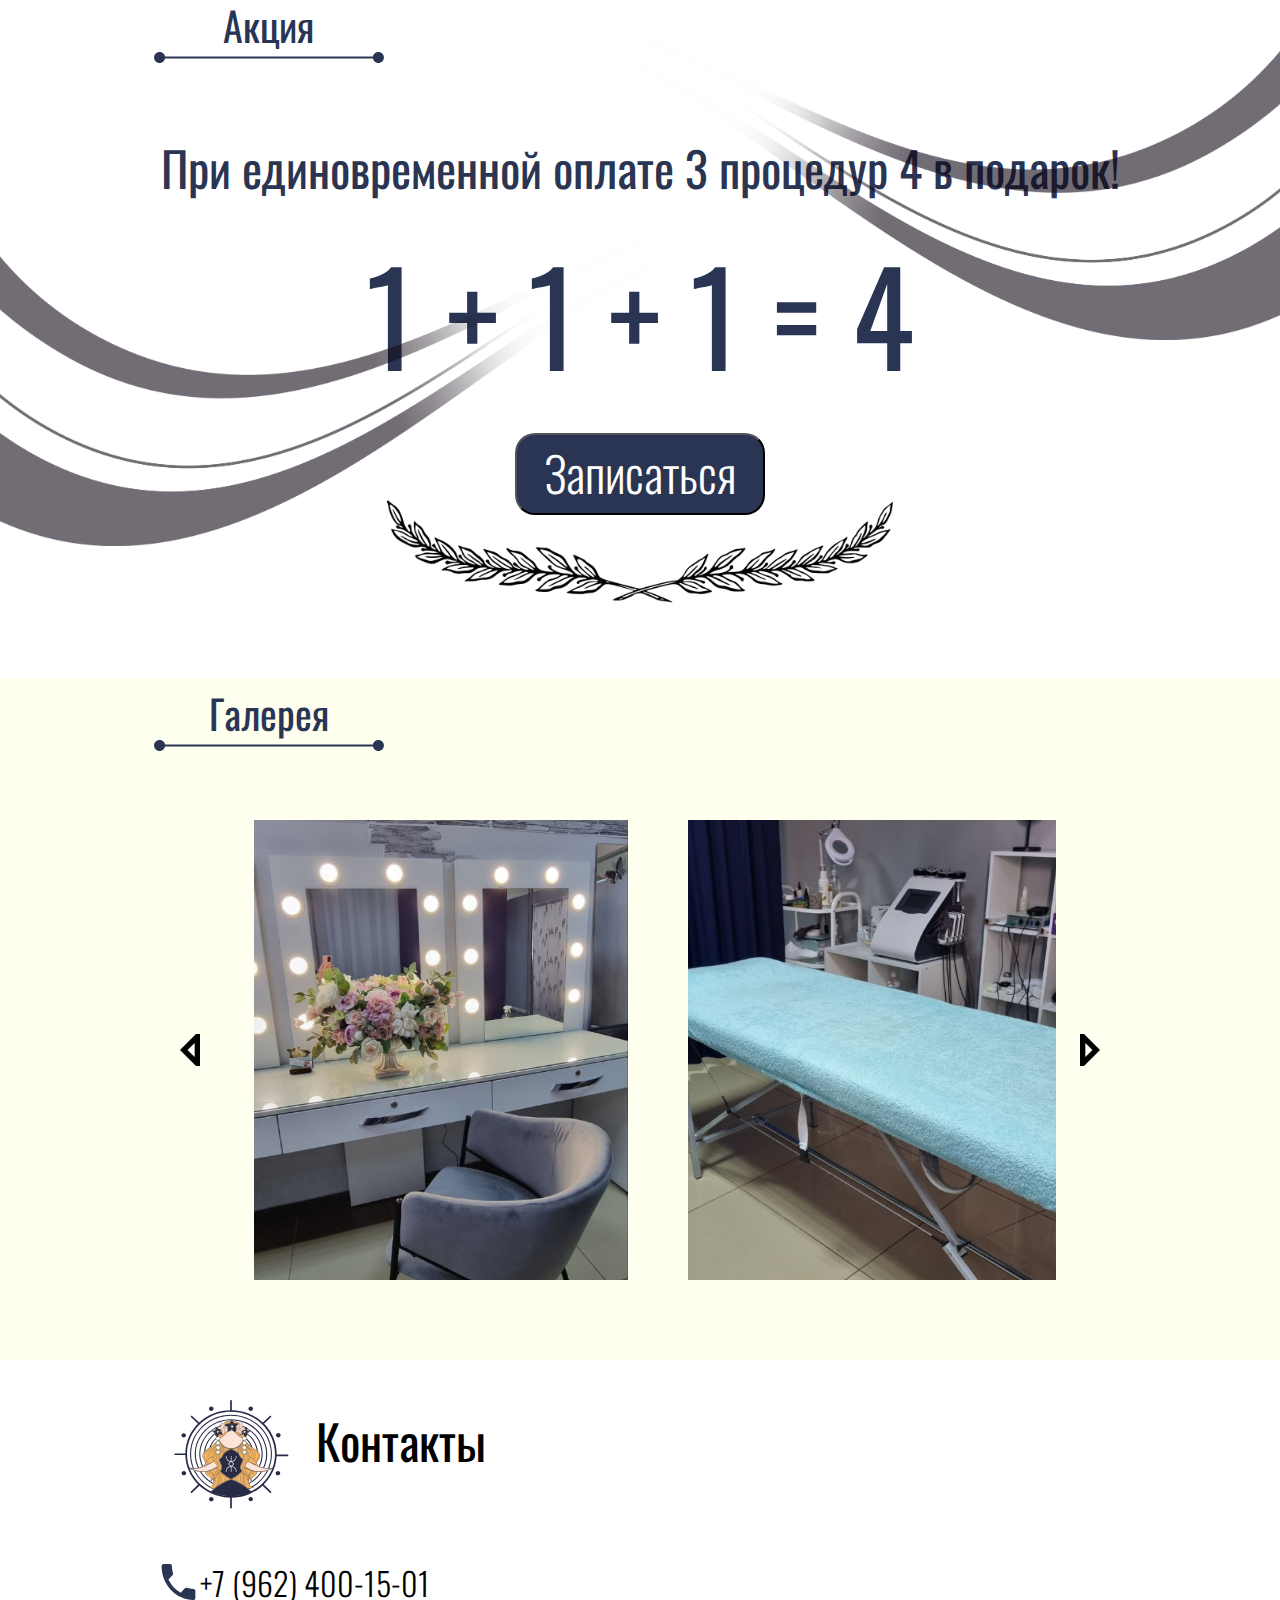
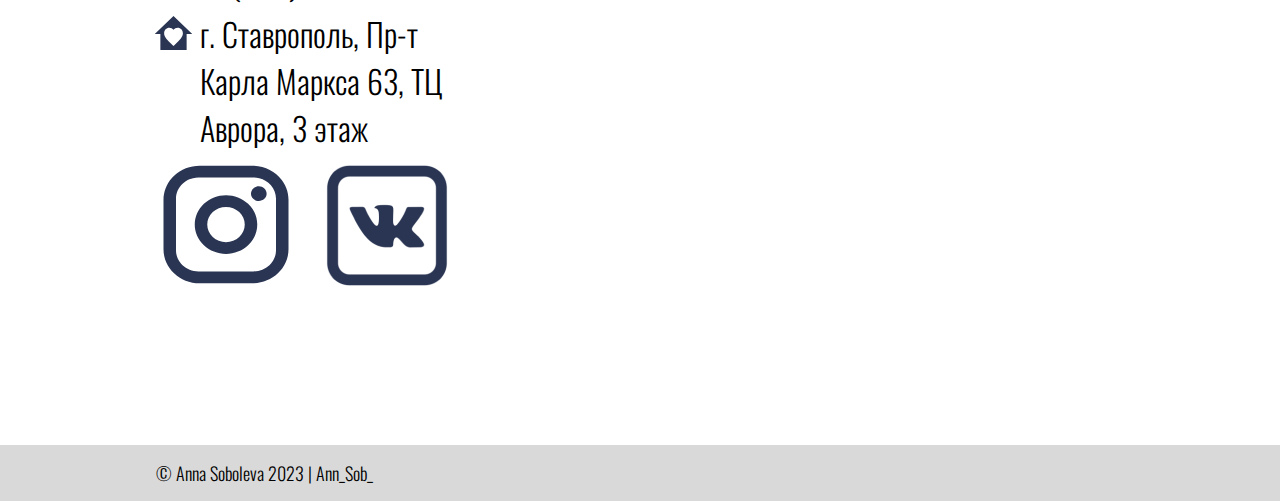
==== lastParts.html @ 8b024c69 "v1" ====
<!DOCTYPE html>
<html lang="en">
<head>
    <meta charset="UTF-8">
    <meta name="viewport" content="width=device-width, initial-scale=1.0">
    <title>Берегиня</title>
    <link rel="stylesheet" href="./styles/lastParts.css">
</head>
<body>
    <main>
        <section class="promotion">
            <h2 class="section-name">
                Акция
                <img src="./images/Line 14.svg" alt="" class="underlined">
            </h2>
            <img src="./images/pngwing.com (5).png" alt="" class="wings-bg-left-sided">
            <div class="content">
                <h3 class="promotion-text">При единовременной оплате 3 процедур 4 в подарок!</h3>
                <h3 class="promotion-content">1 + 1 + 1 = 4</h3>
                <button class="btn">Записаться</button>
                <img src="./images/pngwing.com (2).png" alt="" class="btn-wings">
            </div>
            <img src="./images/pngwing.com (5).png" alt="" class="wings-bg">
        </section>
        <section class="gallery">
            <h2 class="section-name">
                Галерея
                <img src="./images/Line 14.svg" alt="" class="underlined">
            </h2>
            <div class="content-gallery">
                <img src="./images/menu-left-outline.svg" alt="" class="slider-arr" id="decr-btn">
                <div class="slider" id="slider">
                    <img src="./images/photo1.jpg" alt="" class="slider-img" id="firstImg">
                    <img src="./images/photo3.jpg" alt="" class="slider-img" id="secondImg">
                    <img src="./images/photo2.jpg" alt="" class="slider-img" id="thirdImg">
                    <img src="./images/photo4.jpg" alt="" class="slider-img" id="forthImg">
                </div>
                <img src="./images/menu-right-outline.svg" alt="" class="slider-arr" id="incr-btn">
            </div>
        </section>
        <section class="contacts">
            <div class="contacts-info">
                <div class="row">
                    <img src="./images/на прозрачном 3.svg" alt="">
                    <h2 class="contacts-name">Контакты</h2>
                </div>
                <div class="row info">
                    <img src="./images/phone 1.svg" alt="">
                    <h2 class="list-info">+7 (962) 400-15-01</h2>
                </div>
                <div class="row info">
                    <img src="./images/home-heart 1.svg" alt="">
                    <h2 class="list-info">г. Ставрополь, Пр-т Карла Маркса 63, ТЦ Аврора, 3 этаж</h2>
                </div>
                <div class="row">
                    <img src="./images/instagram 1.svg" alt="" class="hypericon">
                    <img src="./images/Mask group (1).jpg" alt="" class="hypericon">
                </div>
            </div>
            <aside class="map">
                <iframe src="https://www.google.com/maps/embed?pb=!1m18!1m12!1m3!1d352.34754193391694!2d41.98378410701804!3d45.04967930000002!2m3!1f0!2f0!3f0!3m2!1i1024!2i768!4f13.1!3m3!1m2!1s0x40f900e89f8a8b3f%3A0x251bd71a1fdc3bfd!2z0KLQpiDQkNCy0YDQvtGA0LA!5e0!3m2!1sru!2sru!4v1689774862569!5m2!1sru!2sru" width="700" height="600" style="border:0;" allowfullscreen="" loading="lazy" referrerpolicy="no-referrer-when-downgrade"></iframe>
            </aside>
        </section>
        <footer class="footer">
            <p class="devs">© Anna Soboleva 2023 | Ann_Sob_</p>
        </footer>
    </main>
    <script src="./src/lastParts.js"></script>
</body>
</html>
---- styles/lastParts.css ----
* {
    margin: 0;
    padding: 0;
    outline: none;
    box-sizing: border-box;
    font-family: 'Oswald-Regular';
    font-weight: 500;
}

@font-face {
    font-family: "Oswald-Bold";
    src: url('../fonts/Oswald-Bold.ttf');
    font-weight: bold;
}

@font-face {
    font-family: "Oswald-Regular";
    src: url(../fonts/Oswald-Regular.ttf);
    font-weight: 400;
}

@font-face {
    font-family: "Oswald-Light";
    src: url(../fonts/Oswald-Light.ttf);
    font-weight: lighter;
}

.section-name {
    width: 18%;
    color: #2A3553;
    margin-left: 12%;
    margin-top: 15px;
    text-align: center;
    line-height: 20px;
    font-size: 40px;
}

.content {
    flex-direction: column;
    align-items: center;
}

.content, .content-gallery {
    display: flex;
    margin-top: 69px;
    color: #2A3553;
}

.content-gallery {
    justify-content: center;
}

.promotion-text {
    font-size: 48px;
}

.promotion-content {
    margin-top: 15px;
    font-size: 128px;
}

.btn {
    margin-top: 25px;
    font-size: 48px;
    font-family: 'Oswald-Light';
    color: white;
    background-color: #2A3553;
    border-radius: 20px;
    padding: 2px 27px 5px;
}

.btn-wings {
    margin-top: -7%;
    width: 39.5%;
}

.promotion {
    position: relative;
}

.wings-bg, .wings-bg-left-sided {
    width: 51%;
    position: absolute;
    filter: brightness(15%);
}

.wings-bg {
    top: 3%;
    right: 0;
}

.wings-bg-left-sided {
    bottom: 20%;
    left: 0;
    transform: scale(-1, 1);
}

.underlined {
    width: 100%;
}

.gallery {
    background-color: #FFFFF0;
    padding-top: 10px;
    padding-bottom: 80px;
}

.slider-img {
    width: 45%;
    margin: 0 30px;
}

.slider-arr {
    width: 5%;
}

.slider {
    width: 65%;
    display: flex;
    overflow-x: scroll;
    transition: .2s ease-in-out all;
}

.slider::-webkit-scrollbar {
    display: none;
}

.row {
    display: flex;
    flex-direction: row;
    align-items: flex-start;
}

.contacts-name {
    padding-top: 1.5%;
    margin-left: -1.5%;
    font-size: 48px;
}

.contacts {
    padding: 0 11%;
    display: flex;
    flex-direction: row;
    justify-content: space-between;
    padding-top: 40px;
    padding-bottom: 40px;
}

.list-info {
    padding-left: 1%;
    font-family: 'Oswald-Light';
    font-size: 32px;
    padding-bottom: 1%;
}

.info {
    margin-left: 3%;
}

.hypericon {
    margin-left: 3%;
}

.footer {
    padding: 0 11%;
    background-color: #D9D9D9;
}

.devs {
    font-size: 18px;
    color: #000000;
    padding: 15px;
    font-family: 'Oswald-Light';
}
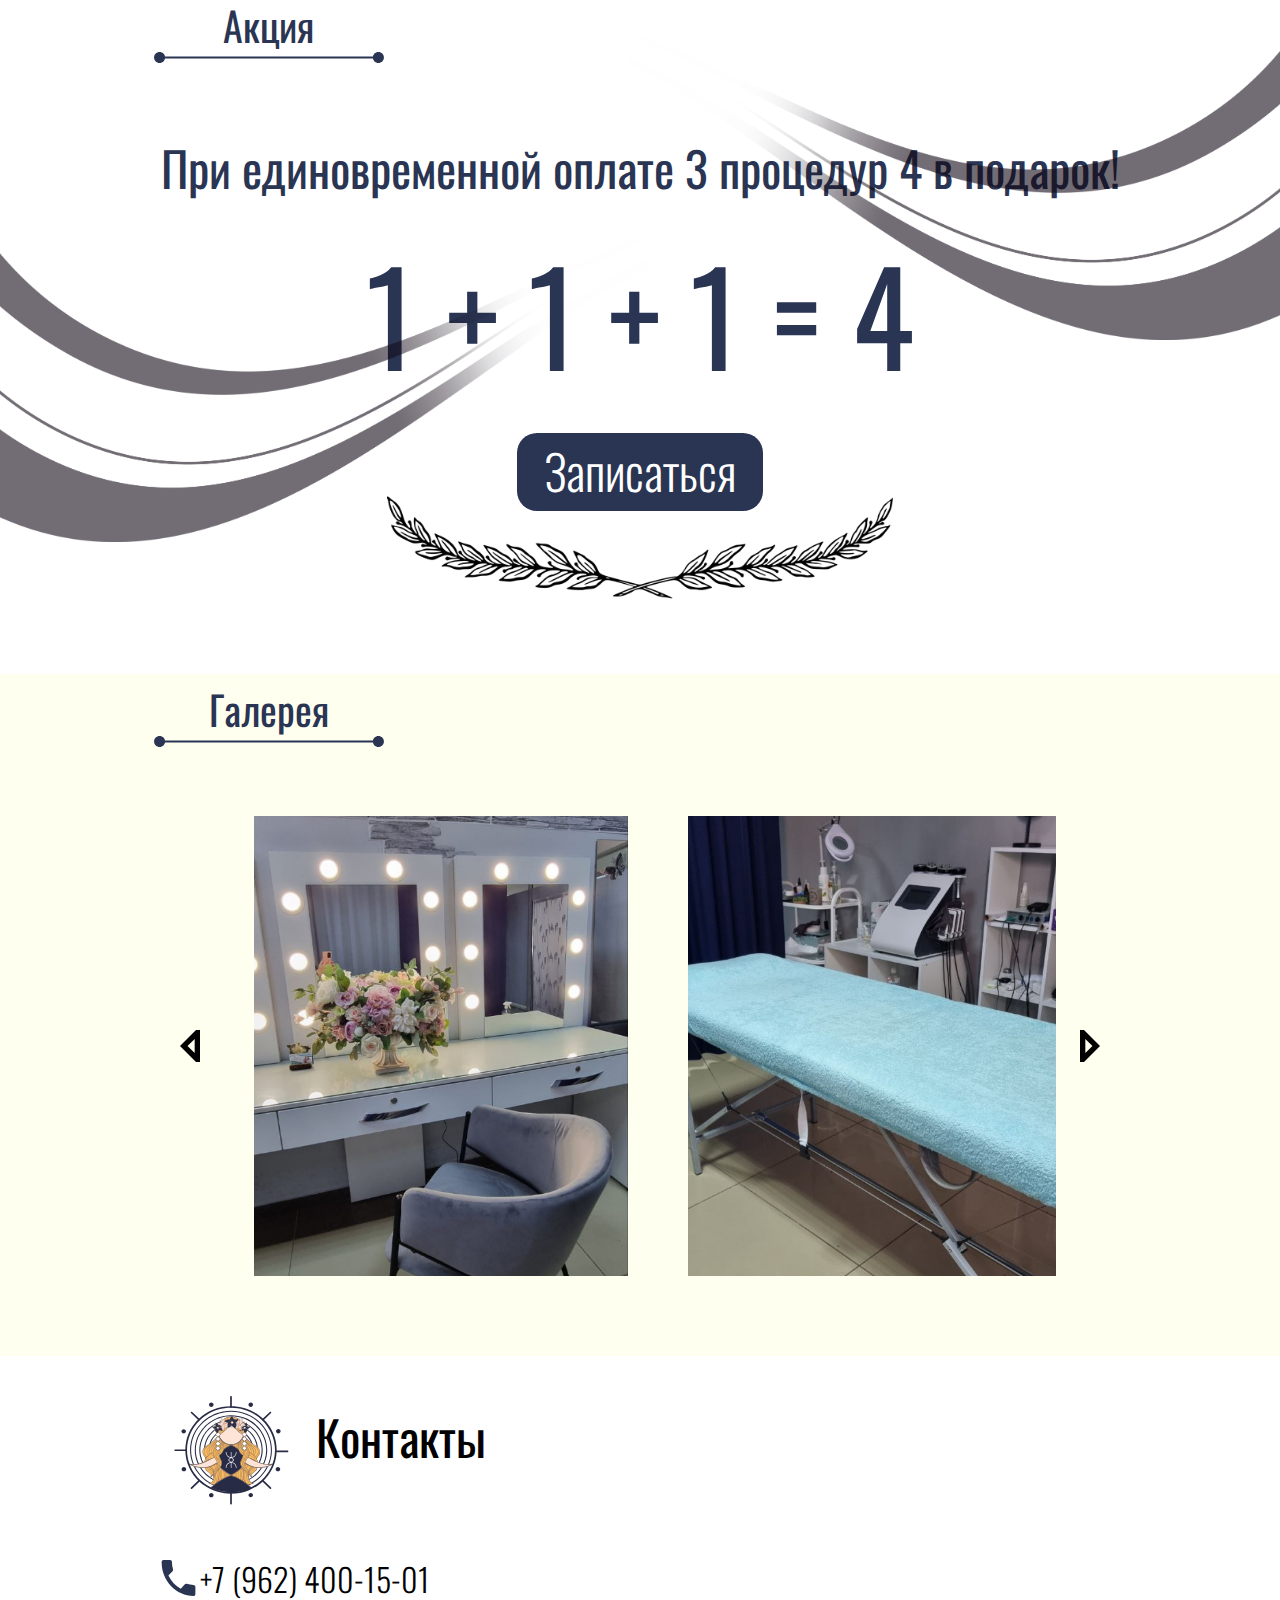
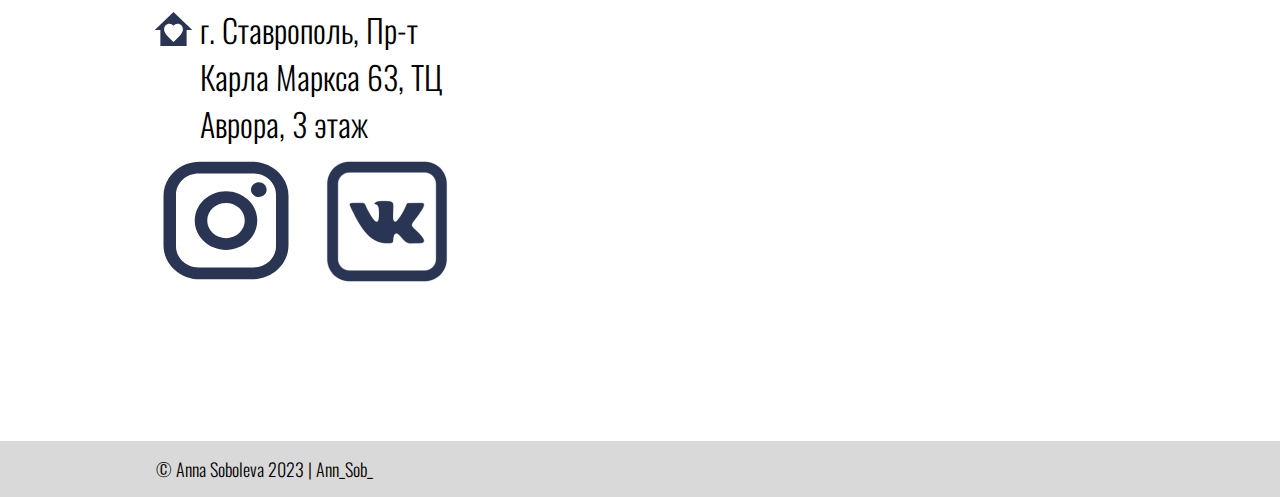
==== commit 3992f254: "some changes" ====
--- a/lastParts.html
+++ b/lastParts.html
@@ -17,7 +17,7 @@
             <div class="content">
                 <h3 class="promotion-text">При единовременной оплате 3 процедур 4 в подарок!</h3>
                 <h3 class="promotion-content">1 + 1 + 1 = 4</h3>
-                <button class="btn">Записаться</button>
+                <a href="tel:+79286504170" class="btn">Записаться</a>
                 <img src="./images/pngwing.com (2).png" alt="" class="btn-wings">
             </div>
             <img src="./images/pngwing.com (5).png" alt="" class="wings-bg">
--- a/styles/lastParts.css
+++ b/styles/lastParts.css
@@ -40,7 +40,8 @@
     align-items: center;
 }
 
-.content, .content-gallery {
+.content,
+.content-gallery {
     display: flex;
     margin-top: 69px;
     color: #2A3553;
@@ -67,6 +68,14 @@
     background-color: #2A3553;
     border-radius: 20px;
     padding: 2px 27px 5px;
+    z-index: 2;
+    text-decoration: none;
+}
+
+.btn:hover {
+    cursor: pointer;
+    transform: translateY(2px);
+    background-color: #4b4545;
 }
 
 .btn-wings {
@@ -78,7 +87,8 @@
     position: relative;
 }
 
-.wings-bg, .wings-bg-left-sided {
+.wings-bg,
+.wings-bg-left-sided {
     width: 51%;
     position: absolute;
     filter: brightness(15%);
@@ -112,6 +122,11 @@
 
 .slider-arr {
     width: 5%;
+    cursor: pointer;
+}
+
+.slider-arr:hover {
+    transform: translateY(2px);
 }
 
 .slider {
@@ -159,6 +174,11 @@
 
 .hypericon {
     margin-left: 3%;
+    cursor: pointer;
+}
+
+.hypericon:hover {
+    transform: translateY(4px);
 }
 
 .footer {
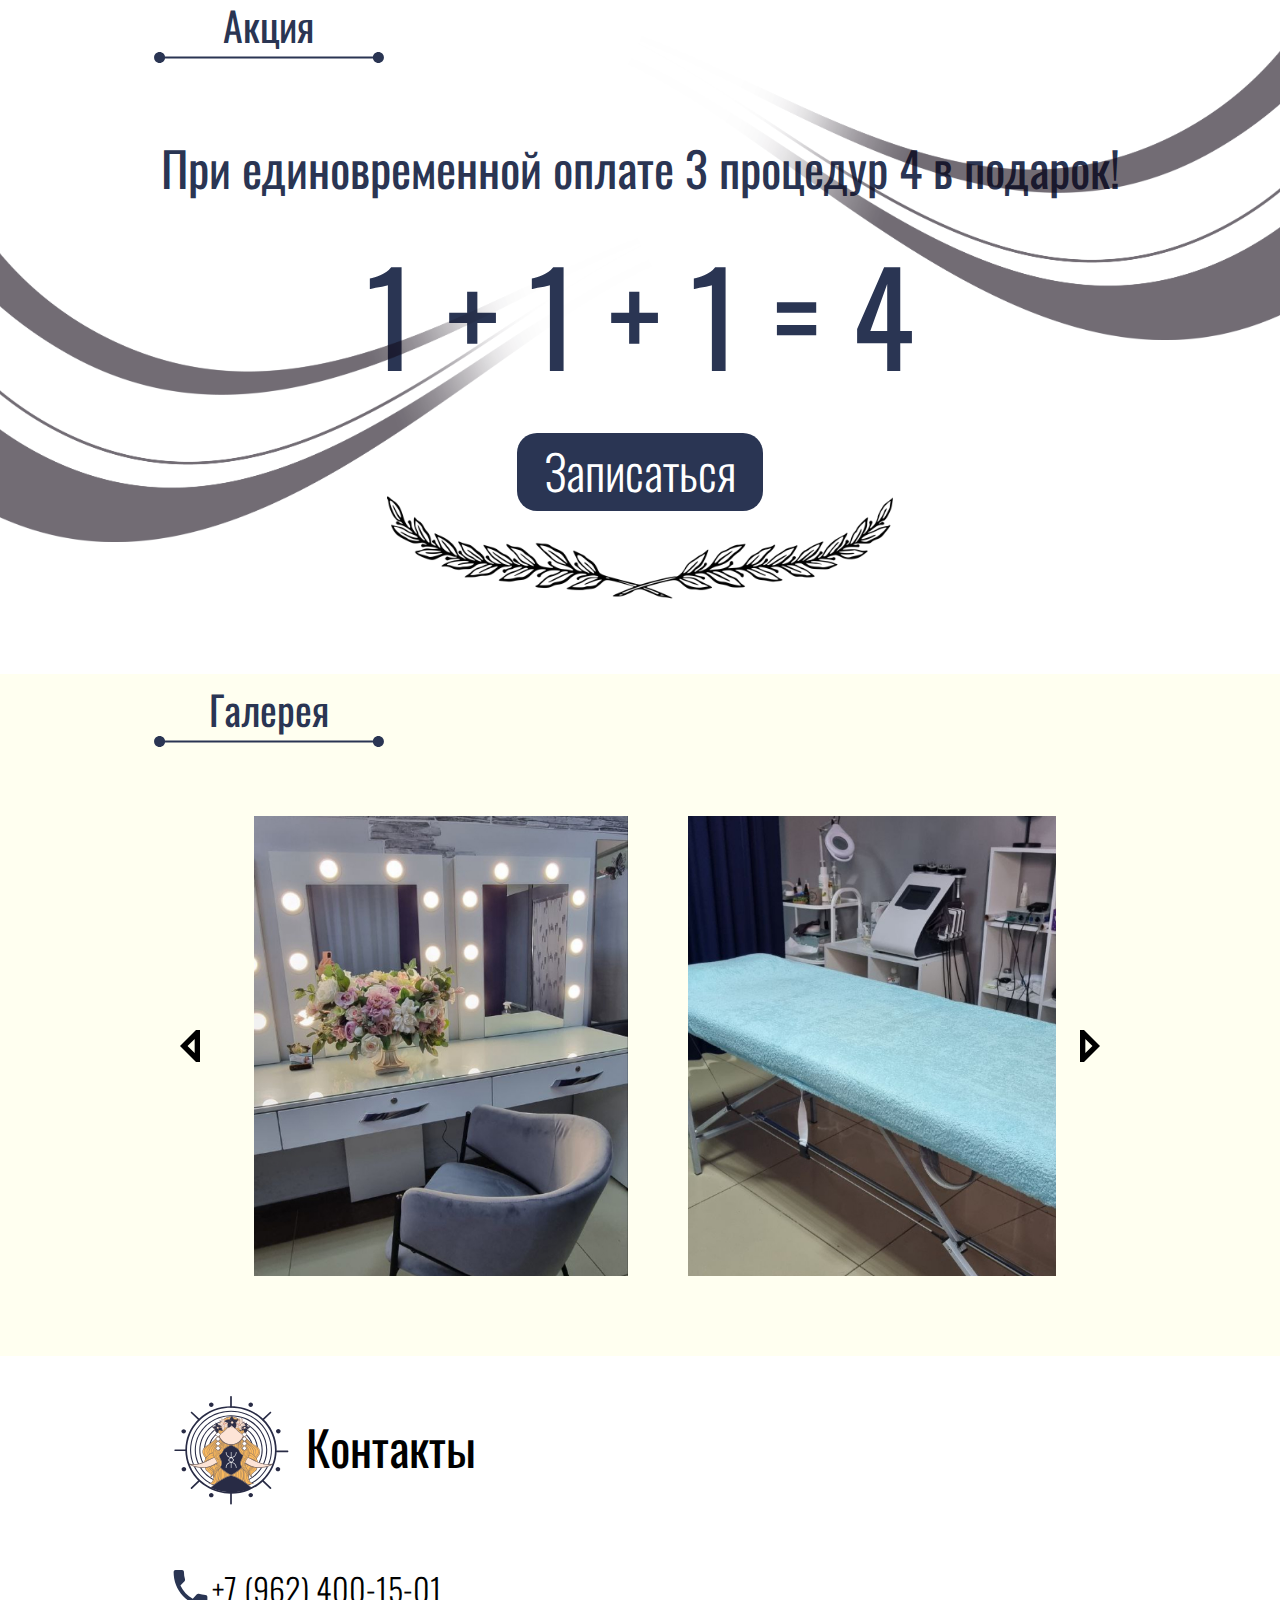
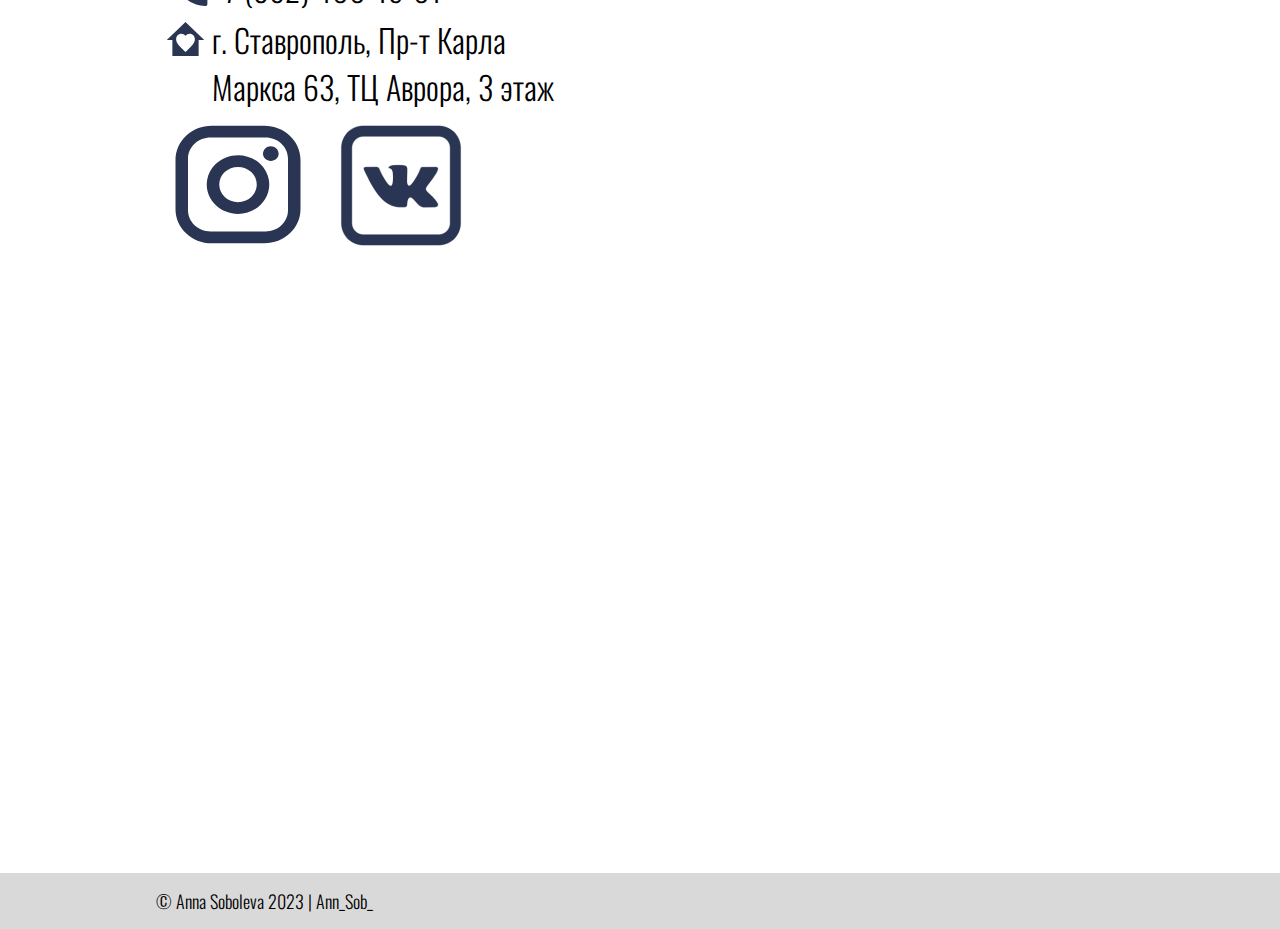
==== commit 22d79676: "responsive changes" ====
--- a/lastParts.html
+++ b/lastParts.html
@@ -1,11 +1,13 @@
 <!DOCTYPE html>
 <html lang="en">
+
 <head>
     <meta charset="UTF-8">
     <meta name="viewport" content="width=device-width, initial-scale=1.0">
     <title>Берегиня</title>
     <link rel="stylesheet" href="./styles/lastParts.css">
 </head>
+
 <body>
     <main>
         <section class="promotion">
@@ -39,27 +41,33 @@
             </div>
         </section>
         <section class="contacts">
+            <div class="row">
+                <img src="./images/на прозрачном 3.svg" alt="">
+                <h2 class="contacts-name">Контакты</h2>
+            </div>
             <div class="contacts-info">
-                <div class="row">
-                    <img src="./images/на прозрачном 3.svg" alt="">
-                    <h2 class="contacts-name">Контакты</h2>
+                <div class="container-info">
+                    <div class="row info">
+                        <img src="./images/phone 1.svg" alt="">
+                        <h2 class="list-info">+7 (962) 400-15-01</h2>
+                    </div>
+                    <div class="row info">
+                        <img src="./images/home-heart 1.svg" alt="">
+                        <h2 class="list-info">г. Ставрополь, Пр-т Карла Маркса 63, ТЦ Аврора, 3 этаж</h2>
+                    </div>
+                    <div class="row">
+                        <img src="./images/instagram 1.svg" alt="" class="hypericon">
+                        <img src="./images/Mask group (1).jpg" alt="" class="hypericon">
+                    </div>
                 </div>
-                <div class="row info">
-                    <img src="./images/phone 1.svg" alt="">
-                    <h2 class="list-info">+7 (962) 400-15-01</h2>
-                </div>
-                <div class="row info">
-                    <img src="./images/home-heart 1.svg" alt="">
-                    <h2 class="list-info">г. Ставрополь, Пр-т Карла Маркса 63, ТЦ Аврора, 3 этаж</h2>
-                </div>
-                <div class="row">
-                    <img src="./images/instagram 1.svg" alt="" class="hypericon">
-                    <img src="./images/Mask group (1).jpg" alt="" class="hypericon">
-                </div>
+                <aside class="map">
+                    <iframe
+                        id="map"
+                        src="https://www.google.com/maps/embed?pb=!1m18!1m12!1m3!1d838.0298172054843!2d41.983511988660155!3d45.04958309548781!2m3!1f0!2f0!3f0!3m2!1i1024!2i768!4f13.1!3m3!1m2!1s0x40f900e89f8a8b3f%3A0x251bd71a1fdc3bfd!2z0KLQpiDQkNCy0YDQvtGA0LA!5e0!3m2!1sru!2sru!4v1689835793748!5m2!1sru!2sru"
+                        width="250" height="200" style="border:0;" allowfullscreen="" loading="lazy"
+                        referrerpolicy="no-referrer-when-downgrade"></iframe>
+                </aside>
             </div>
-            <aside class="map">
-                <iframe src="https://www.google.com/maps/embed?pb=!1m18!1m12!1m3!1d352.34754193391694!2d41.98378410701804!3d45.04967930000002!2m3!1f0!2f0!3f0!3m2!1i1024!2i768!4f13.1!3m3!1m2!1s0x40f900e89f8a8b3f%3A0x251bd71a1fdc3bfd!2z0KLQpiDQkNCy0YDQvtGA0LA!5e0!3m2!1sru!2sru!4v1689774862569!5m2!1sru!2sru" width="700" height="600" style="border:0;" allowfullscreen="" loading="lazy" referrerpolicy="no-referrer-when-downgrade"></iframe>
-            </aside>
         </section>
         <footer class="footer">
             <p class="devs">© Anna Soboleva 2023 | Ann_Sob_</p>
@@ -67,4 +75,5 @@
     </main>
     <script src="./src/lastParts.js"></script>
 </body>
+
 </html>--- a/styles/lastParts.css
+++ b/styles/lastParts.css
@@ -155,7 +155,7 @@
 .contacts {
     padding: 0 11%;
     display: flex;
-    flex-direction: row;
+    flex-direction: column;
     justify-content: space-between;
     padding-top: 40px;
     padding-bottom: 40px;
@@ -184,6 +184,7 @@
 .footer {
     padding: 0 11%;
     background-color: #D9D9D9;
+    width: 100%;
 }
 
 .devs {
@@ -191,4 +192,84 @@
     color: #000000;
     padding: 15px;
     font-family: 'Oswald-Light';
+}
+
+.map {
+    width: 36%;
+    margin-bottom: 20px;
+    margin-left: 4%;
+}
+
+.map-field {
+    width: 10px;
+}
+
+section {
+    width: 100%;
+}
+
+.contacts-info {
+    display: flex;
+    flex-direction: row;
+    width: 100%;
+}
+
+.container-info {
+    flex: .6 1 20%;
+    padding: 10px;
+}
+
+@media (width < 1000px) {
+    .contacts-info {
+        flex-direction: column-reverse;
+    }
+
+    .promotion-text {
+        font-size: 36px;
+        text-align: center;
+    }
+
+    .btn-wings {
+        margin-top: -7%;
+        width: 50%;
+    }
+
+    .btn {
+        font-size: 36px;
+    }
+}
+
+@media (width < 500px) {
+    .contacts-name {
+        font-size: 36px;
+    }
+
+    .underlined {
+        width: 180%;
+    }
+
+    .btn-wings {
+        width: 70%;
+    }
+
+    .btn {
+        font-size: 32px;
+    }
+}
+
+@media (width < 650px) {
+    .promotion-text {
+        font-size: 28px;
+    }
+
+    .promotion-content {
+        font-size: 72px;
+    }
+}
+
+@media (width < 350px) {
+
+    .promotion-content {
+        font-size: 52px;
+    }
 }